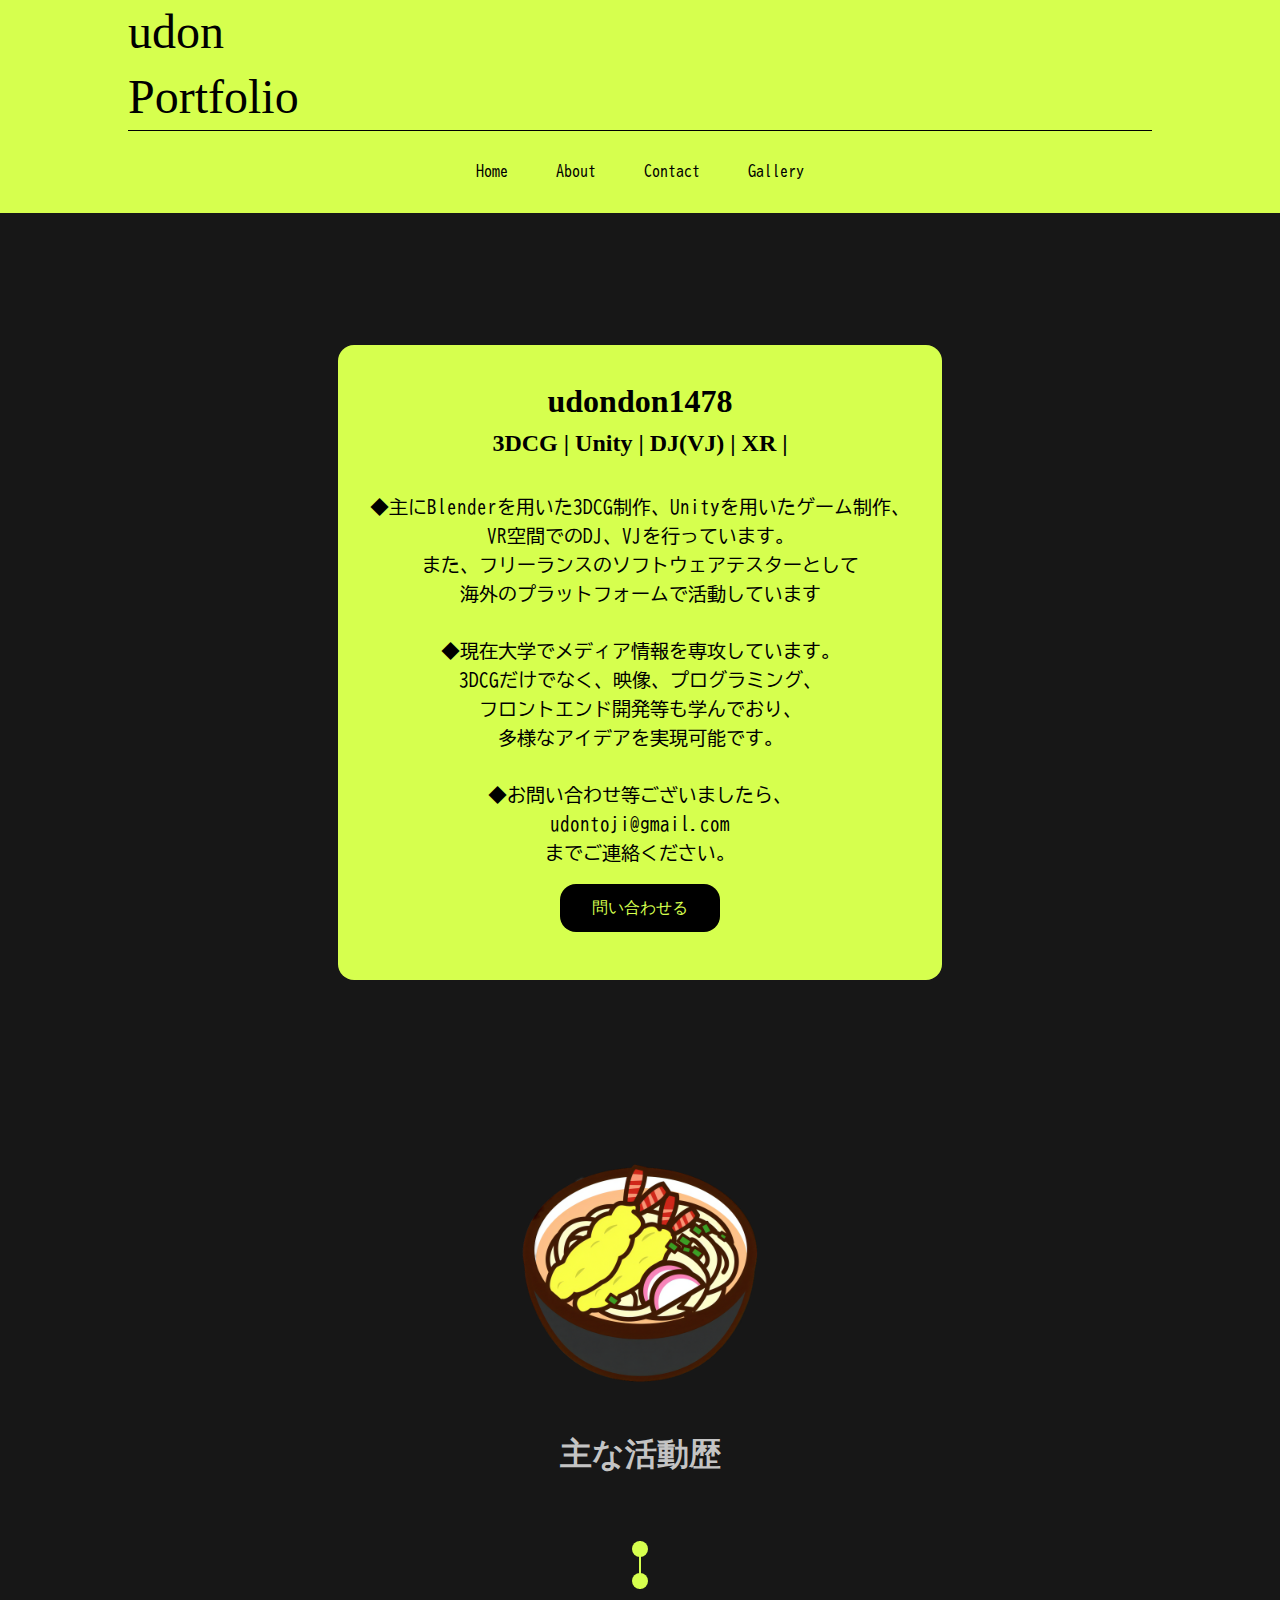
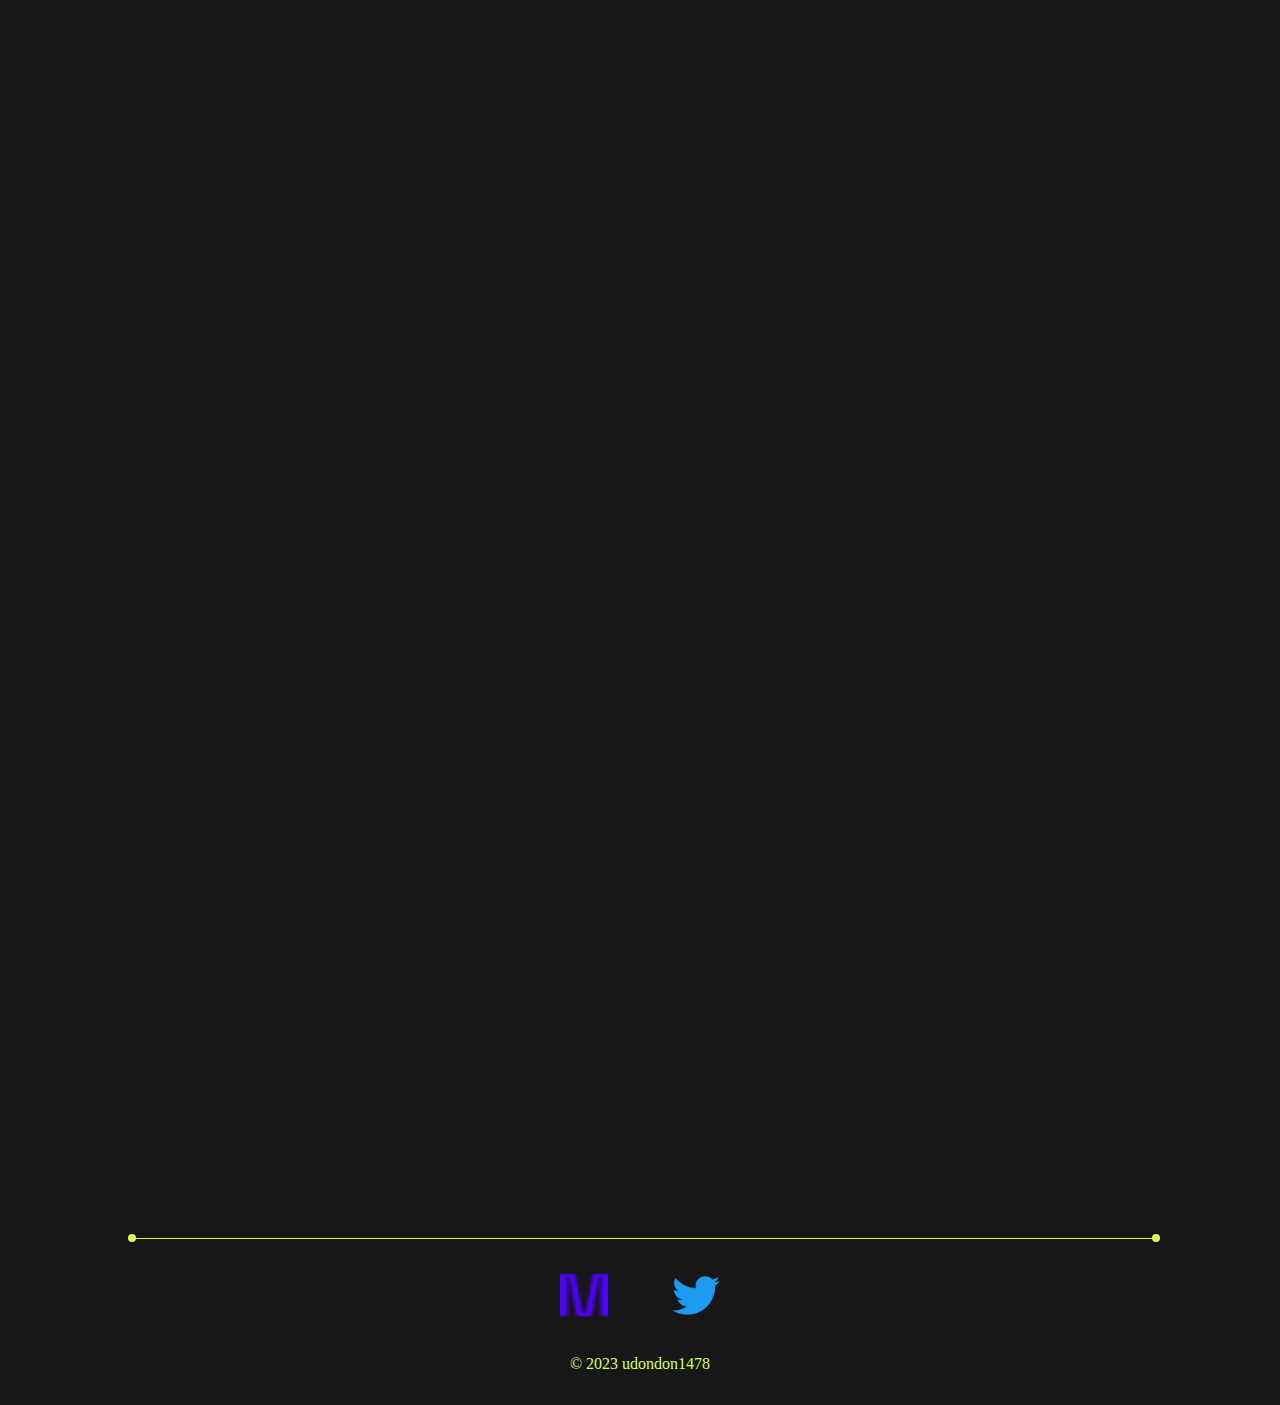
==== about.html @ cb57ef20 "add ossrs" ====
<!DOCTYPE html>
<html lang="ja">

<head>
    <meta charset="UTF-8">
    <meta name="viewport" content="width=device-width, initial-scale=1.0">
    <title>Portfolio Site</title>
    <link rel="preconnect" href="https://fonts.googleapis.com">
    <link rel="preconnect" href="https://fonts.gstatic.com" crossorigin>
    <link rel="preconnect" href="https://fonts.gstatic.com" crossorigin>
    <link href="https://fonts.googleapis.com/css2?family=BIZ+UDGothic&display=swap" rel="stylesheet">
    <link rel="stylesheet" href="assets\css\about.css">
    <link rel="stylesheet" media="screen and (max-width: 899px)" href="assets\css\about_mobile.css">
    <link rel="icon" href="assets/imgs/favicon.ico" id="favicon">
    <link rel="apple-touch-icon" sizes="180x180" href="assets/imgs/apple-touch-icon-180x180.png">
</head>

<body>

    <div class="loading">
        <span class="circle"></span>
    </div>
    <!-- ヘッダー -->
    <header>
        <div class="SITE-HEADER">
            <!-- クラス名がheader-textのh1タグ -->
            <!--フォントは"Playfair Display"の400-->
            <h1 class="header-text">udon<br>Portfolio</h1>

            <div class="horizontal-line1">
            </div>

            <!-- ナビゲーション -->
            <nav class="nav-bar">
                <ul>
                    <li><a href="index.html">Home</a></li>
                    <li><a href="about.html">About</a></li>
                    <li><a href="contact.html">Contact</a></li>
                    <li><a href="portfolio.html">Gallery</a></li>
                </ul>
            </nav>
        </div>
    </header>
    <hero>
        <div class="profile-container">
            <div class="about">
                <h1>udondon1478</h1>
                <h2>
                    3DCG | Unity | DJ(VJ) | XR |
                </h2>

                <p>
                    ◆主にBlenderを用いた3DCG制作、Unityを用いたゲーム制作、<br>VR空間でのDJ、VJを行っています。<br>また、フリーランスのソフトウェアテスターとして<br>海外のプラットフォームで活動しています<br>
                    <br>

                    ◆現在大学でメディア情報を専攻しています。<br>3DCGだけでなく、映像、プログラミング、<br>フロントエンド開発等も学んでおり、<br>多様なアイデアを実現可能です。<br>
                    <br>

                    ◆お問い合わせ等ございましたら、<br>udontoji@gmail.com<br>までご連絡ください。
                </p>

                <a href="contact.html">問い合わせる</a>
            </div>
        </div>
    </hero>
    <main>
        <div class="my-timeline">
            <div class="picture">
                <img src="assets\imgs\udon_high+_reso_remove_bg.png" alt="udon" loading="lazy">
            </div>
            <div class="text">
                <h1>主な活動歴</h1>
            </div>
            <div class="timeline-container">
                <div class="timeline">
                    <div class="line"></div>

                    <div class="section">
                        <div class="bead"></div>
                        <div class="content">
                            <h2>Udon LAB</h2>
                            <img src="assets/imgs/Udon_LAB_1.png" alt="udonlab" loading="lazy">
                            <p>
                                VRChatにてイベントを主催しました<br>
                                2024-05-01
                            </p>
                        </div>
                    </div>

                    <div class="section">
                        <div class="bead"></div>
                        <div class="content">
                            <h2>外部映像ストリーミング環境構築</h2>
                            <img src="assets/imgs/OSSRS.png" alt="OSSRS" loading="lazy">
                            <p>
                                Dockerを用いてSRS(Simple Realtime Server)を使える環境を構築しました<br>これにより、IPアドレスを指定し、外部デバイスからサーバーへの映像ストリーミングが可能に<br>RTMP, WebRTCをはじめにSRTやMPEG-DASHといった多様なプロトコルに対応<br>
                                2023-11-05
                            </p>
                        </div>
                    </div>

                    <div class="section">
                        <div class="bead"></div>
                        <div class="content">
                            <h2>Unity Game Jam</h2>
                            <img src="assets/imgs/TGS2023.jpg" alt="TGS2023" loading="lazy">
                            <p>
                                大学にて二日間にわたり開催された<br>Unityゲームジャムでリズムゲームを制作しました<br>
                                2023-09-24
                            </p>
                        </div>
                    </div>


                    <div class="section">
                        <div class="bead"></div>
                        <div class="content">
                            <h2>Tokyo Game Show 2023</h2>
                            <img src="assets/imgs/TGS2023.jpg" alt="TGS2023" loading="lazy">
                            <p>
                                東京ゲームショウ2023に作成したゲームを出展しました<br>
                                2023-09-24
                            </p>
                        </div>
                    </div>

                    <div class="section">
                        <div class="bead"></div>
                        <div class="content">
                            <h2>海中アニメーション</h2>
                            <a href="https://youtu.be/jGhm9toHtw8"><img src="assets\imgs\fish.png" alt="fish" loading="lazy"></a>
                            <p>
                                Mayaを用いて作成した1分程度のアニメーション<br>YouTubeにて公開
                                2023-07-27
                            </p>
                        </div>
                    </div>


                    <div class="section">
                        <div class="bead"></div>
                        <div class="content">
                            <h2>Go! aT! "The Core!"</h2>
                            <video controls src="assets/videos/6dJrQtsIdS7ZeGSY.mp4"></video>
                            <p>
                                PJ:skknyuki<br>
                                feat. Bimoyu<br>
                                Video taken by:Fishcakes<br>
                                2023-01-13
                            </p>
                        </div>
                    </div>

                    <div class="section">
                        <div class="bead"></div>
                        <div class="content">
                            <h2>Tokyo Game Show 2022</h2>
                            <img src="assets\imgs\TGS2022.jpg" alt="TGS2022" loading="lazy">
                            <p>
                                東京ゲームショー2022に作成したゲームを出展しました<br>
                                2022-09-15
                            </p>
                        </div>
                    </div>

                    
                </div>
            </div>
            <script src="assets\js\timeline.js"></script>
    </main>

    <footer>
        <div class="line"></div>
        <!--mixcloudとtwitterのリンクを配置-->
        <div class="footer-container">
            <div class="social-links">
                <div class="mixcloud">
                    <a href="https://www.mixcloud.com/udondon1478/" target="_blank"><img src="assets\imgs\faviconV2.png"
                            alt="mixcloud" loading="lazy"></a>
                </div>
                <div class="twitter">
                    <a href="https://twitter.com/udondon1478VRC" target="_blank"><img
                            src="assets\imgs\2021 Twitter logo - blue.png" alt="twitter" loading="lazy"></a>
                </div>
            </div>
            <div class="footer-text">
                <p>© 2023 udondon1478</p>
            </div>
    </footer>
    <script>
        const loading = document.querySelector('.loading');

        window.addEventListener('load', () => {
            loading.classList.add('hide');
        }, false);
    </script>
</body>

<style>
    body {
        margin: 0;
        padding: 0;
    }

    .loading {
        position: fixed;
        z-index: 1000;
        width: 100%;
        height: 100vh;
        margin: 0;
        padding: 0;
        background: #fdfdfd;
    }

    .loading.hide {
        opacity: 0;
        pointer-events: none;
        transition: opacity 500ms;
    }

    .loading .circle {
        display: block;
        position: relative;
        top: calc(50% - 20px);
        width: 40px;
        height: 40px;
        margin: 0 auto;
        border: 8px solid #e0e0e0;
        border-top: 7px solid #ffcccc;
        border-radius: 50px;
        animation: loading 700ms linear 0ms infinite normal both;
    }

    @keyframes loading {
        0% {
            transform: rotate(0deg);
        }

        100% {
            transform: rotate(360deg);
        }
    }
</style>

</html>
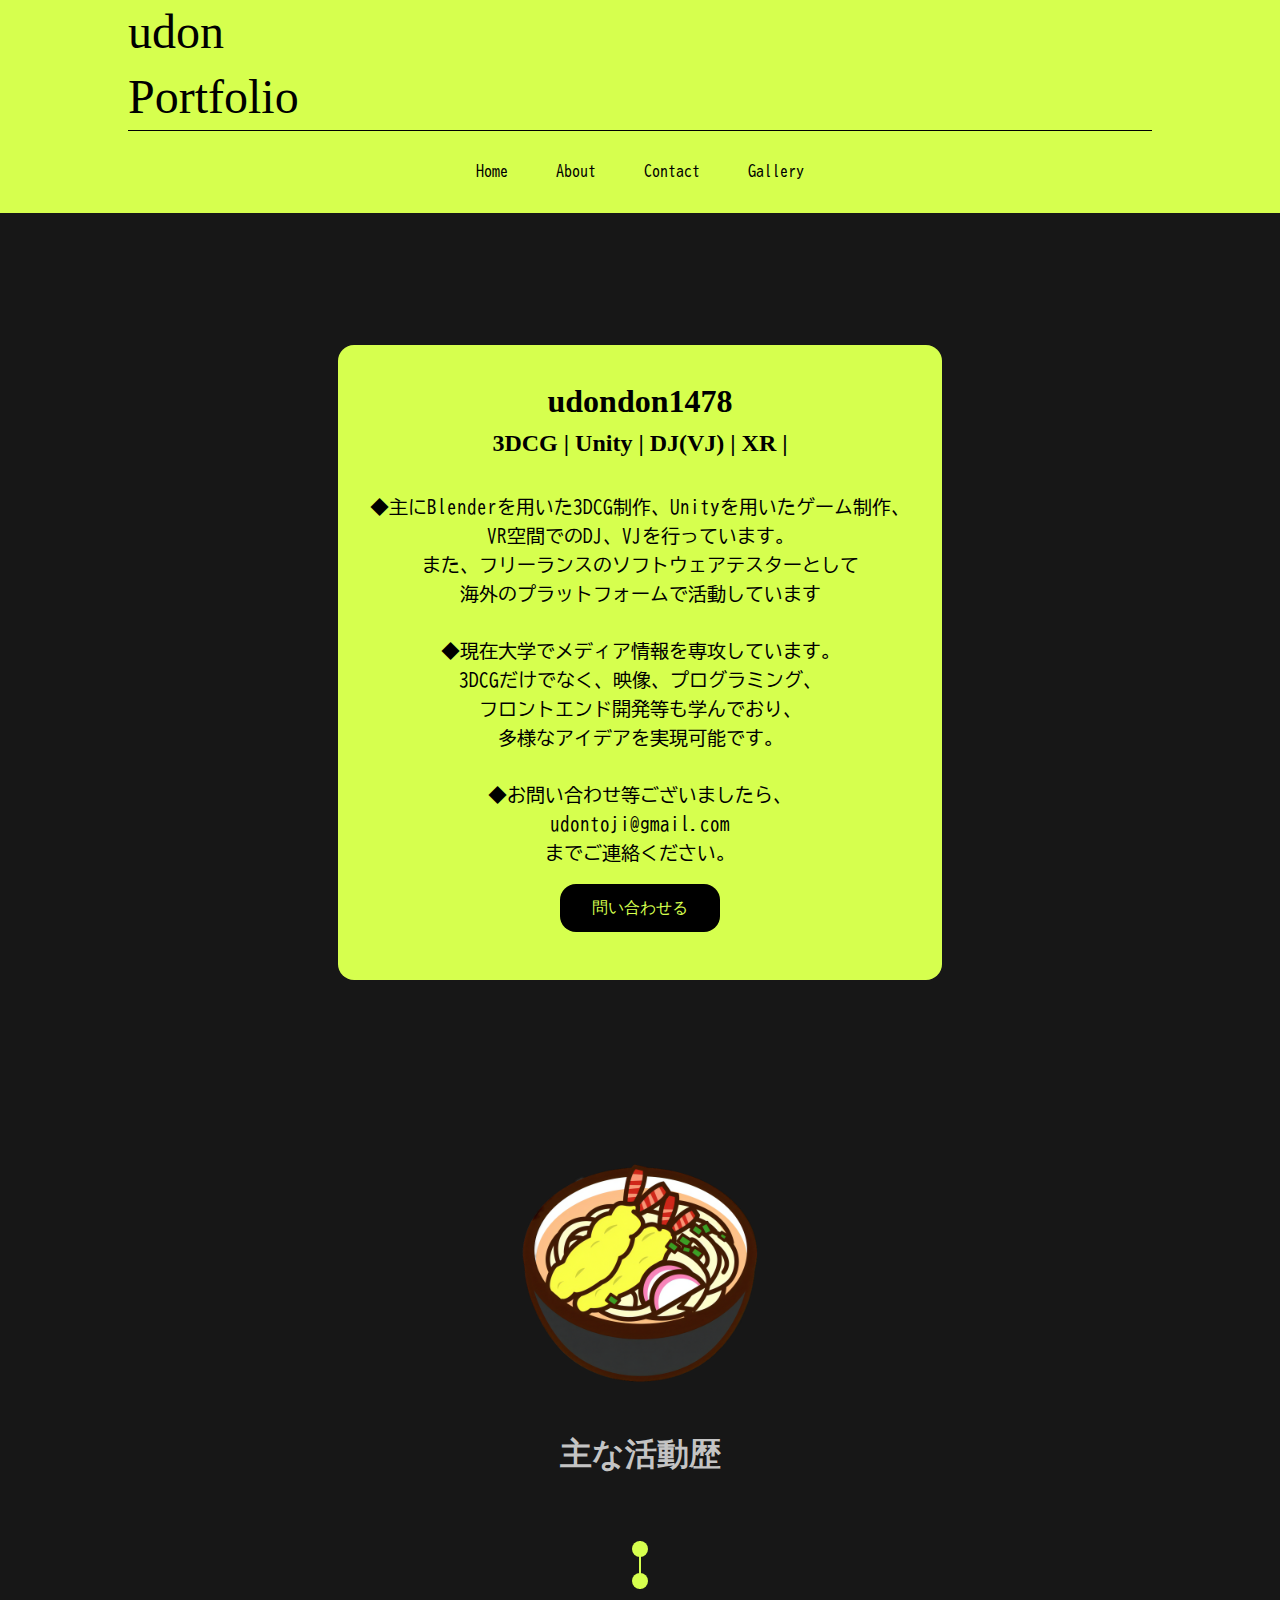
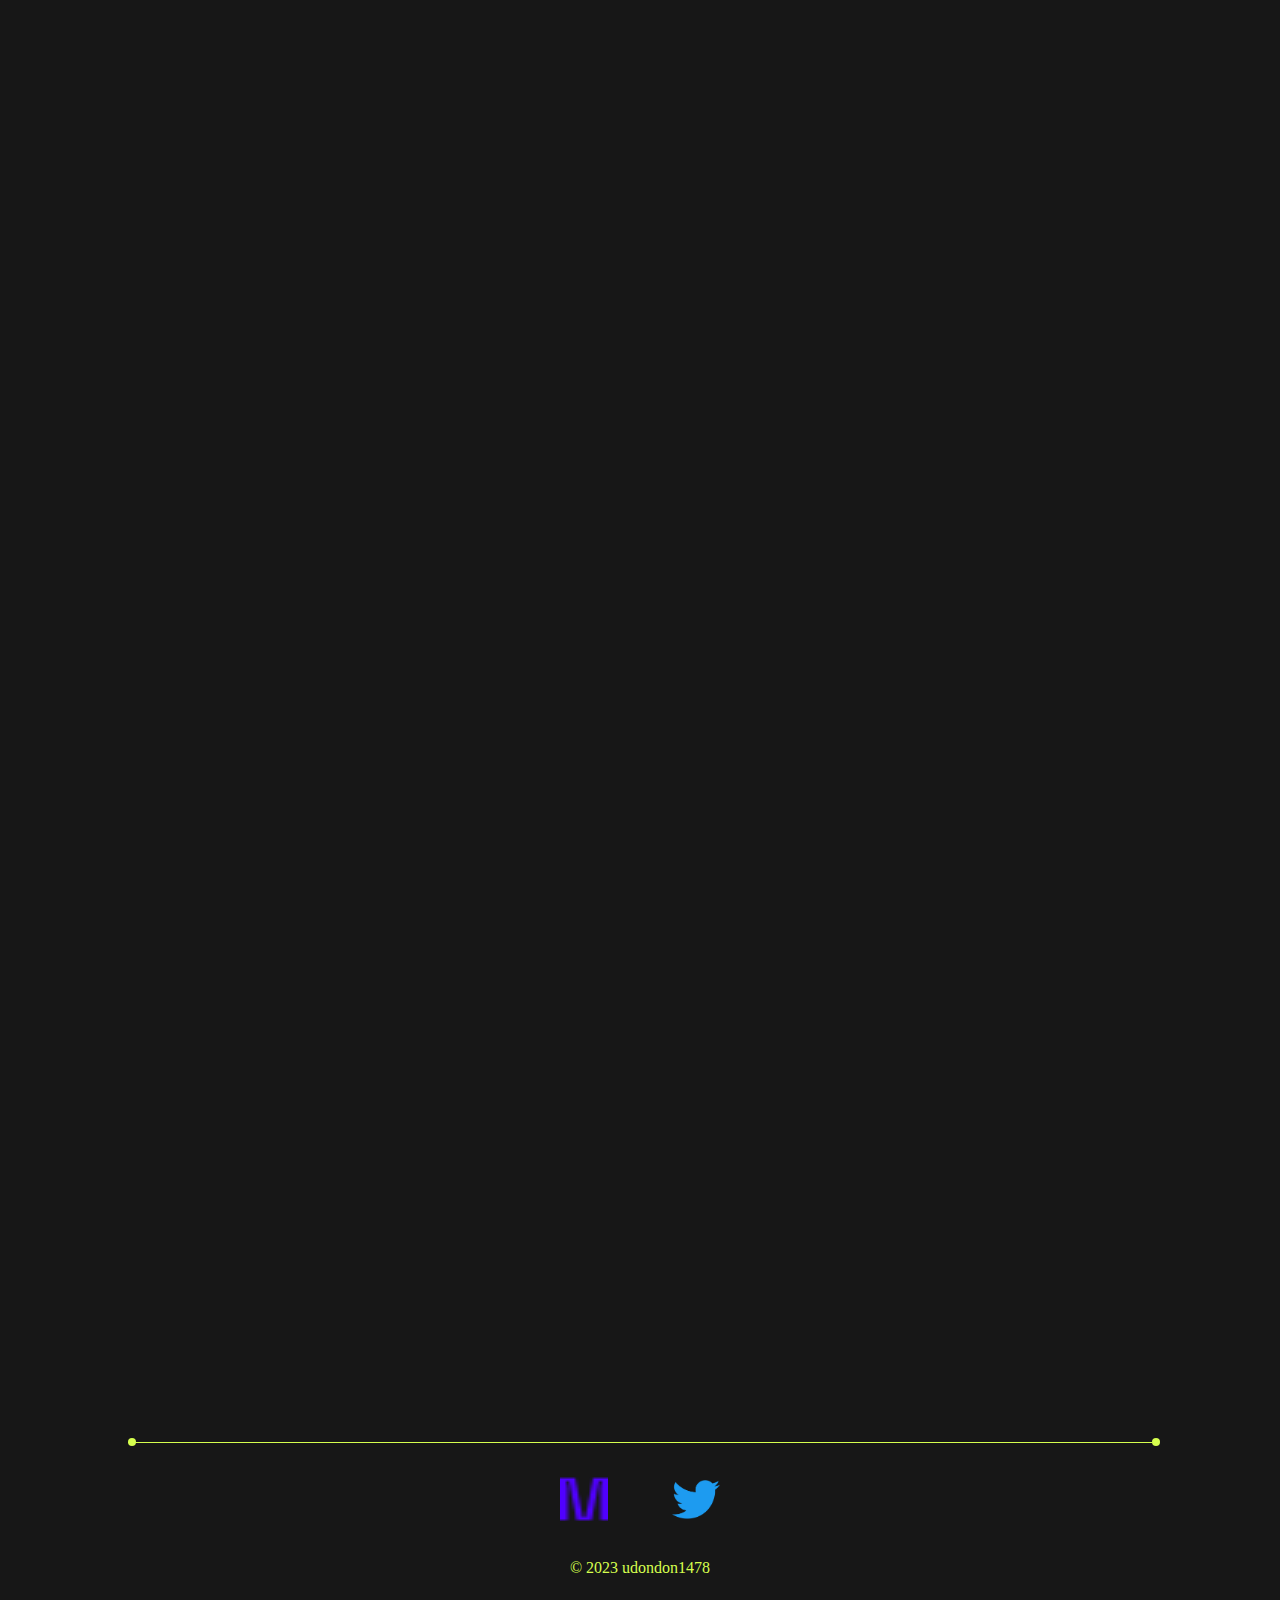
==== commit 11ec605b: "fix overflow at about" ====
--- a/about.html
+++ b/about.html
@@ -9,10 +9,28 @@
     <link rel="preconnect" href="https://fonts.gstatic.com" crossorigin>
     <link rel="preconnect" href="https://fonts.gstatic.com" crossorigin>
     <link href="https://fonts.googleapis.com/css2?family=BIZ+UDGothic&display=swap" rel="stylesheet">
+    <link rel="icon" href="assets/imgs/favicon.ico" id="favicon">
+    <link rel="apple-touch-icon" sizes="180x180" href="assets/imgs/apple-touch-icon-180x180.png">
+
+    <link rel="stylesheet" href="https://cdn.jsdelivr.net/npm/bxslider@4.2.17/dist/jquery.bxslider.min.css">
+    <script src="https://ajax.googleapis.com/ajax/libs/jquery/3.1.1/jquery.min.js"></script>
+    <script src="https://cdn.jsdelivr.net/npm/bxslider@4.2.17/dist/jquery.bxslider.min.js"></script>
+
     <link rel="stylesheet" href="assets\css\about.css">
     <link rel="stylesheet" media="screen and (max-width: 899px)" href="assets\css\about_mobile.css">
-    <link rel="icon" href="assets/imgs/favicon.ico" id="favicon">
-    <link rel="apple-touch-icon" sizes="180x180" href="assets/imgs/apple-touch-icon-180x180.png">
+
+    <script>
+        $(document).ready(function () {
+            $('.bxslider').bxSlider({
+                easing: 'ease-in-out',
+                captions: true,
+                auto: true,
+                controls: false,
+                maxSlides: 3,
+                minSlides: 2,
+            });
+        });
+    </script>
 </head>
 
 <body>
@@ -91,9 +109,15 @@
                         <div class="bead"></div>
                         <div class="content">
                             <h2>外部映像ストリーミング環境構築</h2>
-                            <img src="assets/imgs/OSSRS.png" alt="OSSRS" loading="lazy">
-                            <p>
-                                Dockerを用いてSRS(Simple Realtime Server)を使える環境を構築しました<br>これにより、IPアドレスを指定し、外部デバイスからサーバーへの映像ストリーミングが可能に<br>RTMP, WebRTCをはじめにSRTやMPEG-DASHといった多様なプロトコルに対応<br>
+
+                            <ul class="bxslider">
+                                <li><img src="assets/imgs/srs-200x200.png" alt="SRS1" loading="lazy"></li>
+                                <li><img src="assets/imgs/OSSRS.png" alt="SRS2" loading="lazy"></li>
+                            </ul>
+                            <p>
+                                Dockerを用いてSRS(Simple Realtime
+                                Server)を使える環境を構築しました<br>これにより、IPアドレスを指定し、外部デバイスからサーバーへの映像ストリーミングが可能に<br>RTMP,
+                                WebRTCをはじめにSRTやMPEG-DASHといった多様なプロトコルに対応<br>
                                 2023-11-05
                             </p>
                         </div>
@@ -128,7 +152,8 @@
                         <div class="bead"></div>
                         <div class="content">
                             <h2>海中アニメーション</h2>
-                            <a href="https://youtu.be/jGhm9toHtw8"><img src="assets\imgs\fish.png" alt="fish" loading="lazy"></a>
+                            <a href="https://youtu.be/jGhm9toHtw8"><img src="assets\imgs\fish.png" alt="fish"
+                                    loading="lazy"></a>
                             <p>
                                 Mayaを用いて作成した1分程度のアニメーション<br>YouTubeにて公開
                                 2023-07-27
@@ -163,7 +188,7 @@
                         </div>
                     </div>
 
-                    
+
                 </div>
             </div>
             <script src="assets\js\timeline.js"></script>
@@ -242,5 +267,4 @@
     }
 </style>
 
-</html>
-
+</html>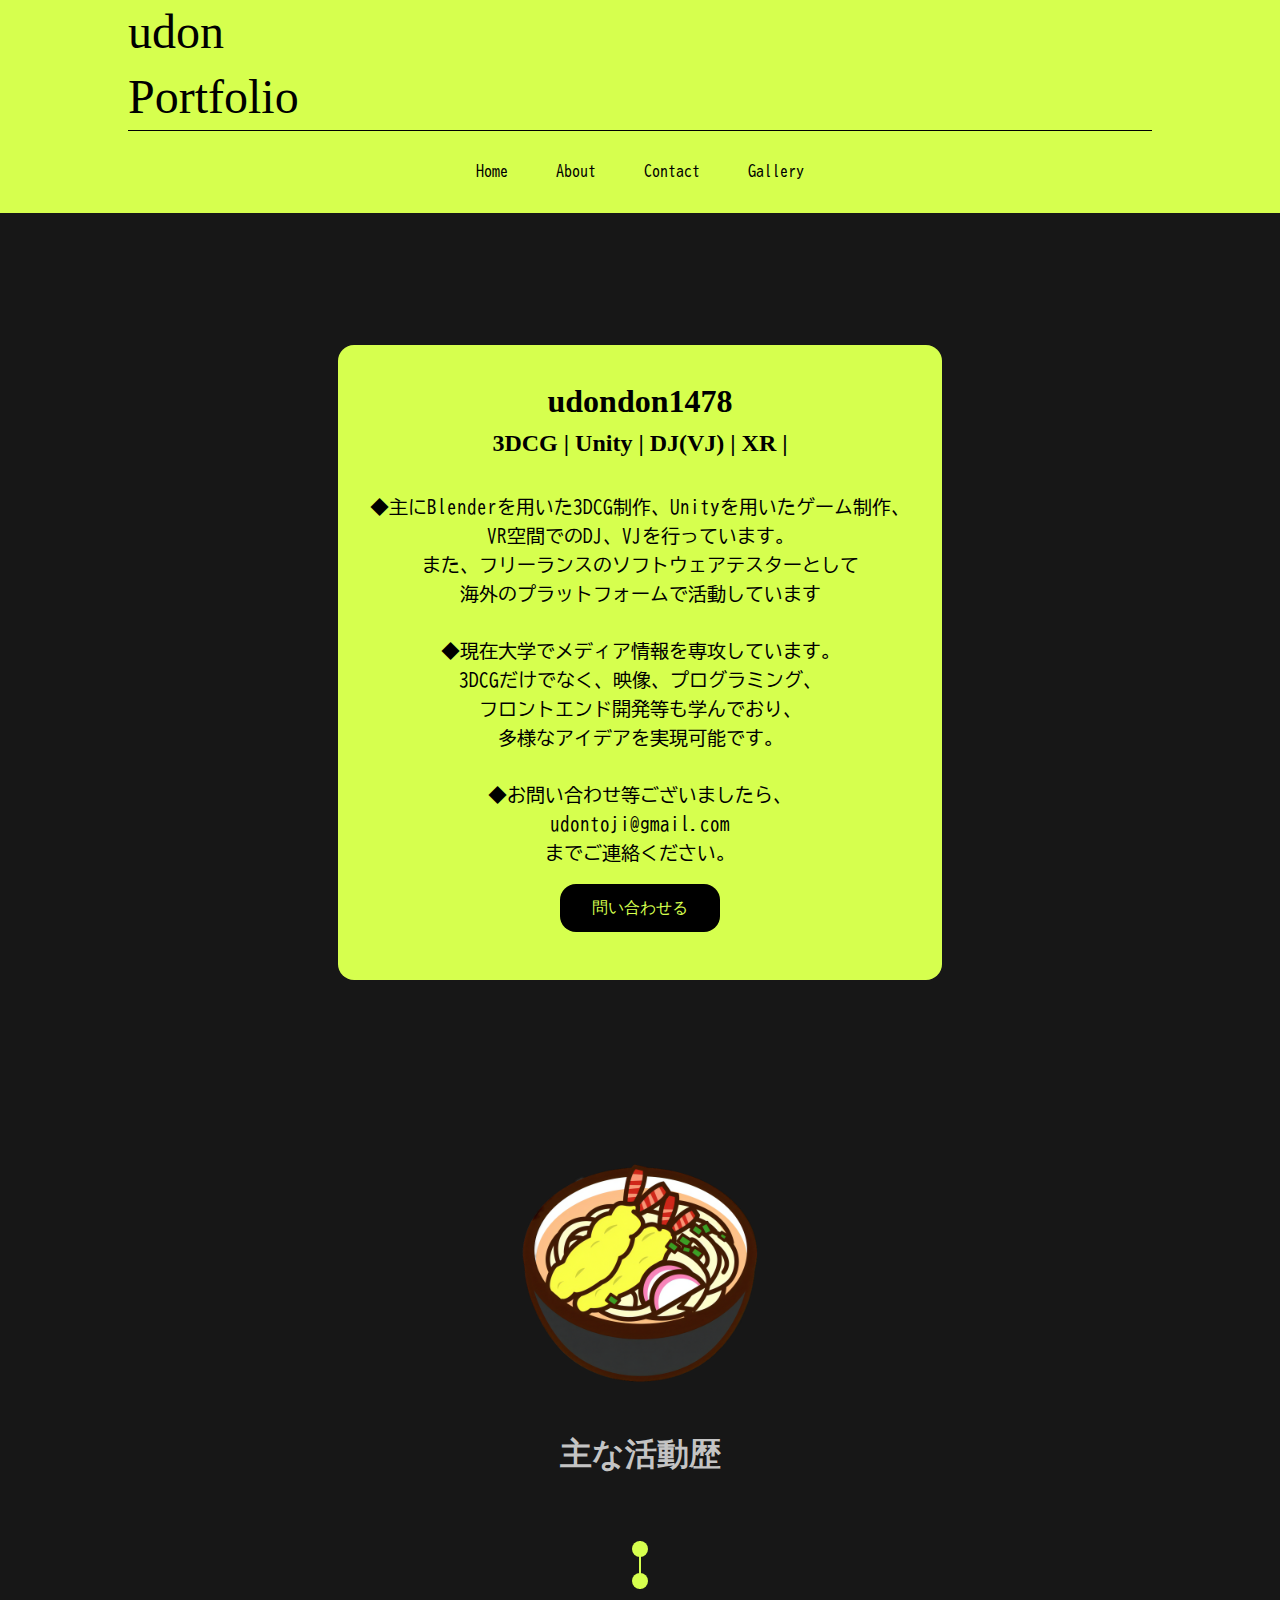
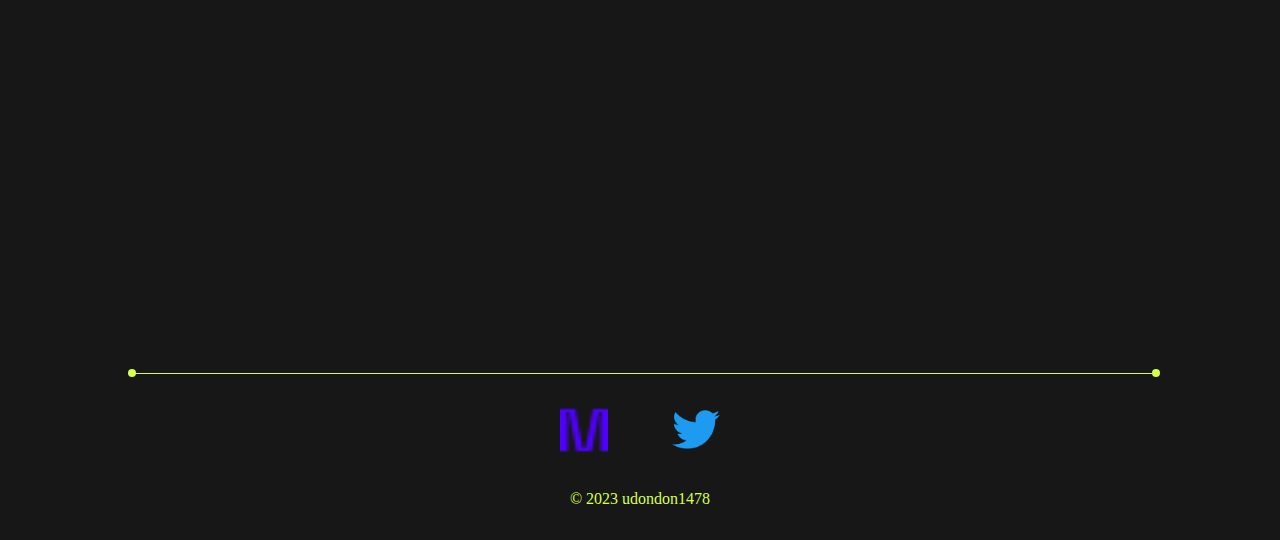
==== commit 03f08181: "add image and slider function" ====
--- a/about.html
+++ b/about.html
@@ -127,9 +127,13 @@
                         <div class="bead"></div>
                         <div class="content">
                             <h2>Unity Game Jam</h2>
-                            <img src="assets/imgs/TGS2023.jpg" alt="TGS2023" loading="lazy">
-                            <p>
-                                大学にて二日間にわたり開催された<br>Unityゲームジャムでリズムゲームを制作しました<br>
+
+                            <ul class="bxslider">
+                                <li><img src="assets/imgs/TGS2023.jpg" alt="TGS2023" loading="lazy"></li>
+                                <li><img src="assets/imgs/UnityGameJam.png" alt="UnityGameJam" loading="lazy"></li>
+                            </ul>
+                            <p>
+                                大学にて二日間にわたり開催された<br>Unityゲームジャムでリズムゲームを制作しました<br>主にエフェクトの作成を担当しました<br>
                                 2023-09-24
                             </p>
                         </div>
@@ -140,9 +144,12 @@
                         <div class="bead"></div>
                         <div class="content">
                             <h2>Tokyo Game Show 2023</h2>
-                            <img src="assets/imgs/TGS2023.jpg" alt="TGS2023" loading="lazy">
-                            <p>
-                                東京ゲームショウ2023に作成したゲームを出展しました<br>
+                            <ul class="bxslider">
+                                <li><img src="assets/imgs/pitta_rhythm.png" alt="pitta_rhythm" loading="lazy"></li>
+                                <li><img src="assets/imgs/TGS2023.jpg" alt="TGS2023" loading="lazy"></li>
+                            </ul>
+                            <p>
+                                東京ゲームショウ2023に作成したゲームを出展しました<br>主にシェーダーの作成と3Dモデルの作成を担当しました<br>
                                 2023-09-24
                             </p>
                         </div>
@@ -155,7 +162,7 @@
                             <a href="https://youtu.be/jGhm9toHtw8"><img src="assets\imgs\fish.png" alt="fish"
                                     loading="lazy"></a>
                             <p>
-                                Mayaを用いて作成した1分程度のアニメーション<br>YouTubeにて公開
+                                Mayaを用いて作成した1分程度の自作アニメーション<br>YouTubeにて公開
                                 2023-07-27
                             </p>
                         </div>
@@ -180,9 +187,12 @@
                         <div class="bead"></div>
                         <div class="content">
                             <h2>Tokyo Game Show 2022</h2>
-                            <img src="assets\imgs\TGS2022.jpg" alt="TGS2022" loading="lazy">
-                            <p>
-                                東京ゲームショー2022に作成したゲームを出展しました<br>
+                            <ul class="bxslider">
+                                <li><img src="assets/imgs/Bottle_Bullet.png" alt="Bottle_Bullet" loading="lazy"></li>
+                                <li><img src="assets/imgs/TGS2022.jpg" alt="TGS2022" loading="lazy"></li>
+                            </ul>
+                            <p>
+                                東京ゲームショー2022に作成したゲームを出展しました<br>主にパーティクルの作成と3Dモデルの作成を担当しました<br>
                                 2022-09-15
                             </p>
                         </div>
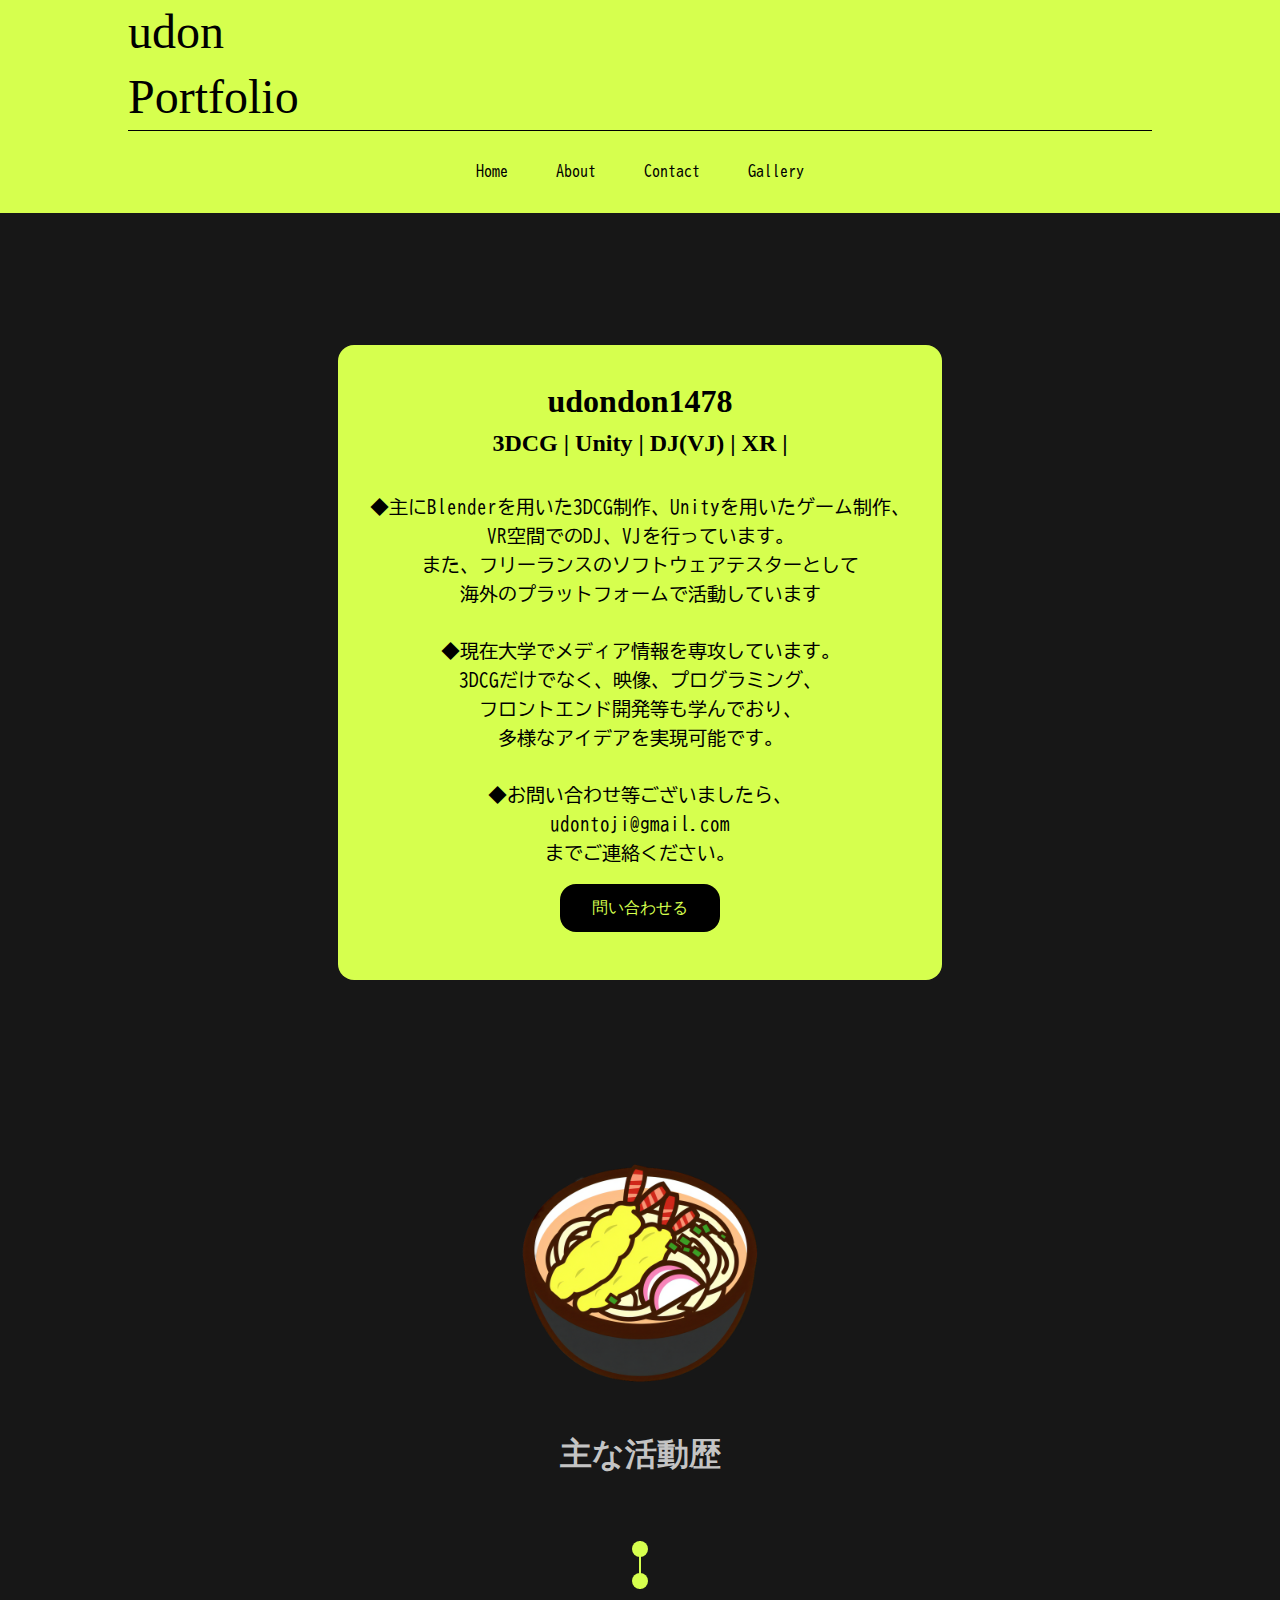
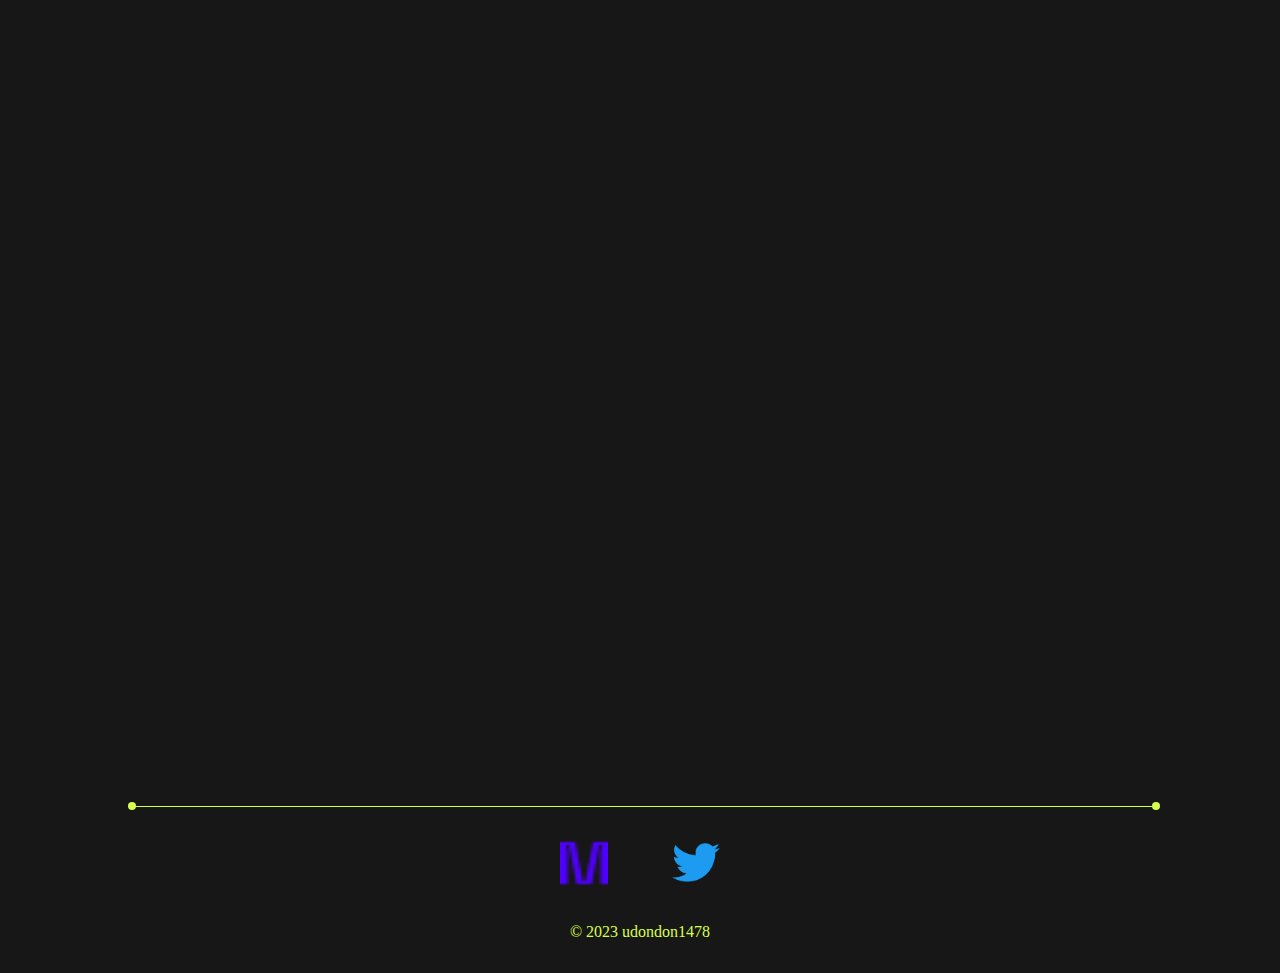
==== commit ad4b39a2: "fix game jam" ====
--- a/about.html
+++ b/about.html
@@ -129,8 +129,10 @@
                             <h2>Unity Game Jam</h2>
 
                             <ul class="bxslider">
-                                <li><img src="assets/imgs/TGS2023.jpg" alt="TGS2023" loading="lazy"></li>
-                                <li><img src="assets/imgs/UnityGameJam.png" alt="UnityGameJam" loading="lazy"></li>
+                                <li><img src="assets/imgs/boxbeat1.png" alt="boxbeat1" loading="lazy"></li>
+                                <li><img src="assets/imgs/Boxbeat2.png" alt="boxbeat2" loading="lazy"></li>
+                                <li><img src="assets/imgs/Boxbeat3.png" alt="boxbeat3" loading="lazy"></li>
+                                <li><img src="assets/imgs/Boxbeat4.png" alt="boxbeat4" loading="lazy"></li>
                             </ul>
                             <p>
                                 大学にて二日間にわたり開催された<br>Unityゲームジャムでリズムゲームを制作しました<br>主にエフェクトの作成を担当しました<br>
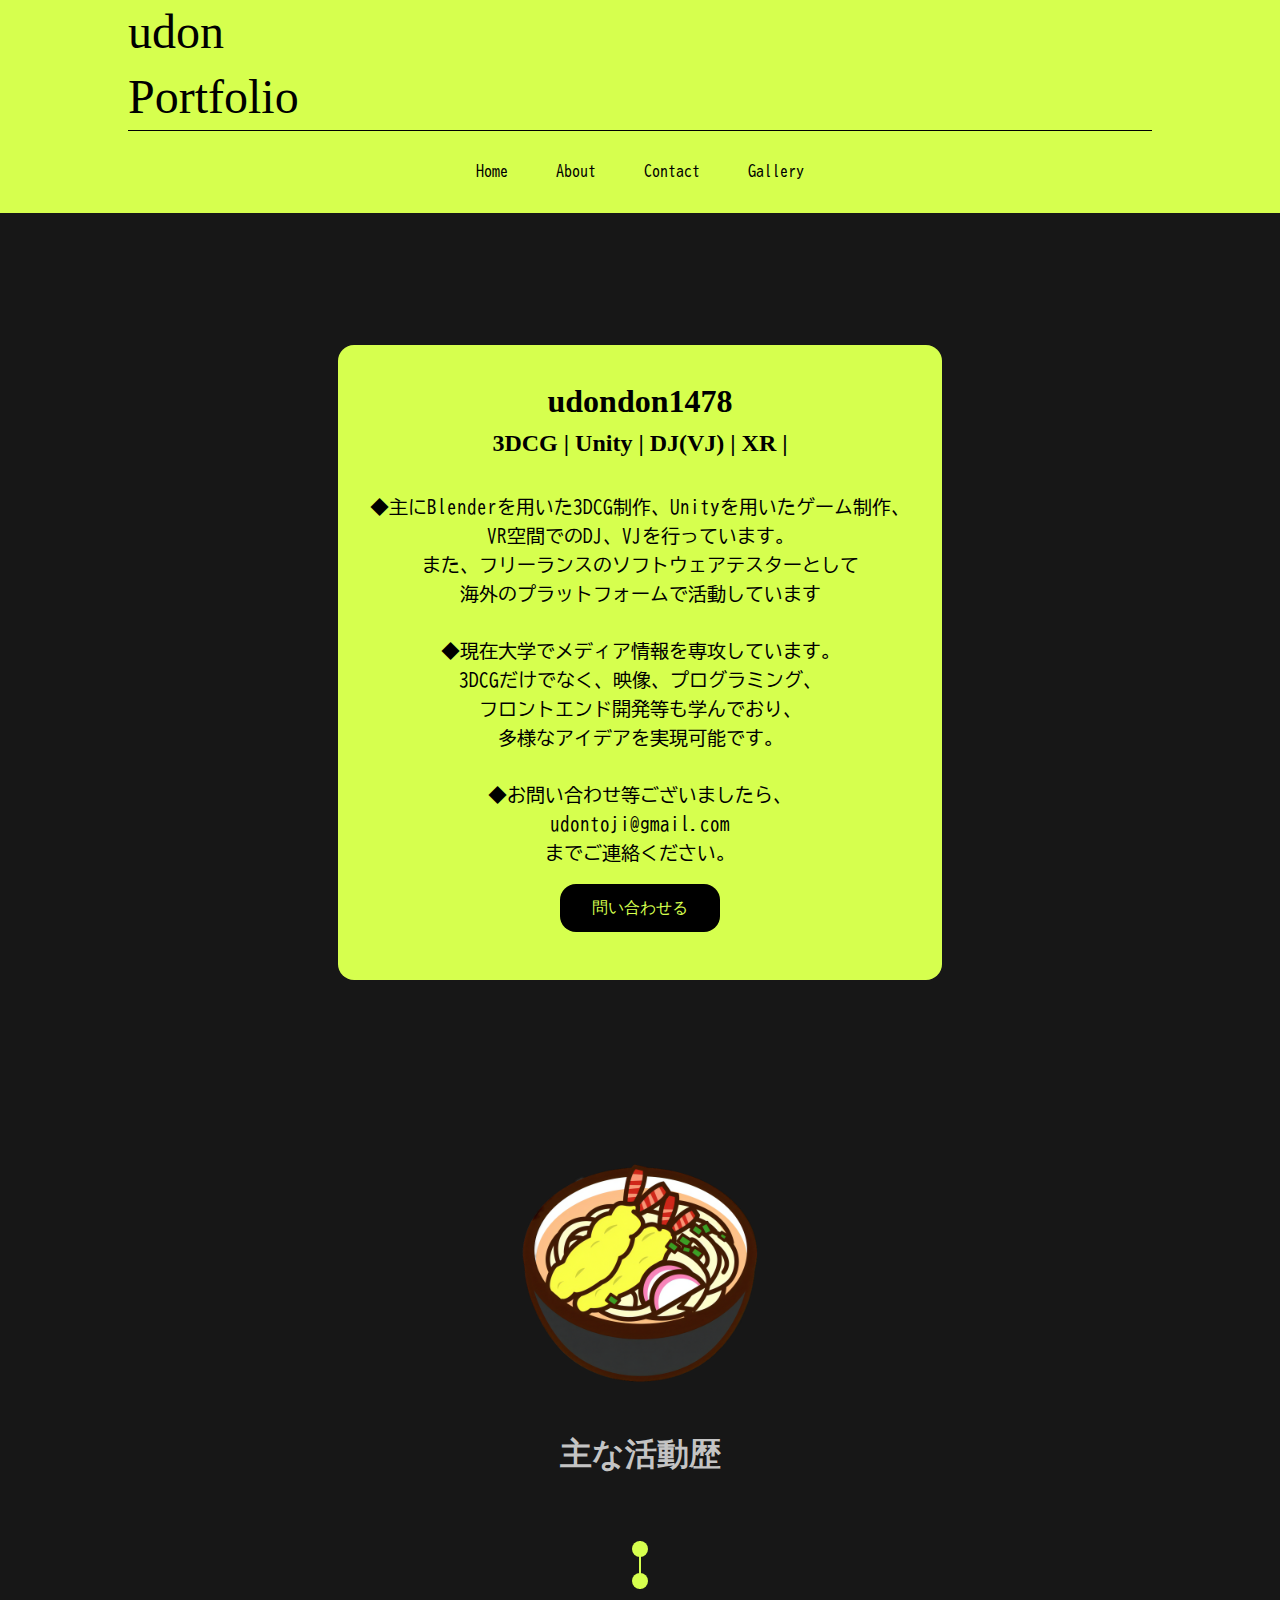
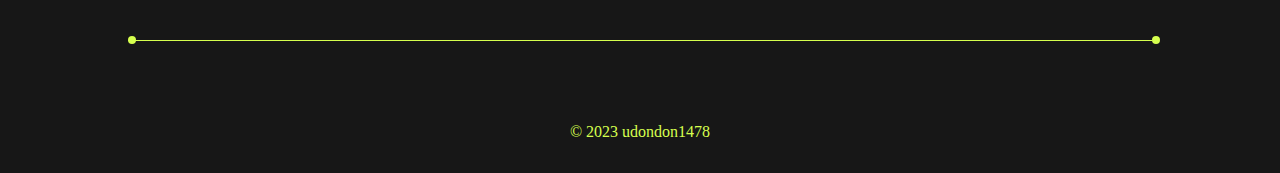
==== commit 386f5812: "ウッドワンダーランド追加" ====
--- a/about.html
+++ b/about.html
@@ -96,6 +96,22 @@
                     <div class="section">
                         <div class="bead"></div>
                         <div class="content">
+                            <h2>ウッドワンダーランドin東三河</h2>
+                            <ul class="bxslider">
+                                <li><img src="assets/imgs/woodwonder_1.jpg" alt="WooodWonderLand" loading="lazy"></li>
+                                <li><img src="assets/imgs/woodwonder_2.jpg" alt="WooodWonderLand" loading="lazy"></li>
+                                <li><video controls src="assets/videos/woodwonder_3.mp4" alt="WooodWonderLand" loading="lazy"></li>
+                            </ul>
+                            <p>
+                                CBC Dテック様と合同で地域材利用促進・木材産業振興のためのイベントに参加しました<br>
+                                2024-08-24~2024-08-25
+                            </p>
+                        </div>
+                    </div>
+
+                    <div class="section">
+                        <div class="bead"></div>
+                        <div class="content">
                             <h2>Udon LAB</h2>
                             <img src="assets/imgs/Udon_LAB_1.png" alt="udonlab" loading="lazy">
                             <p>
@@ -189,6 +205,7 @@
                         <div class="bead"></div>
                         <div class="content">
                             <h2>Tokyo Game Show 2022</h2>
+
                             <ul class="bxslider">
                                 <li><img src="assets/imgs/Bottle_Bullet.png" alt="Bottle_Bullet" loading="lazy"></li>
                                 <li><img src="assets/imgs/TGS2022.jpg" alt="TGS2022" loading="lazy"></li>
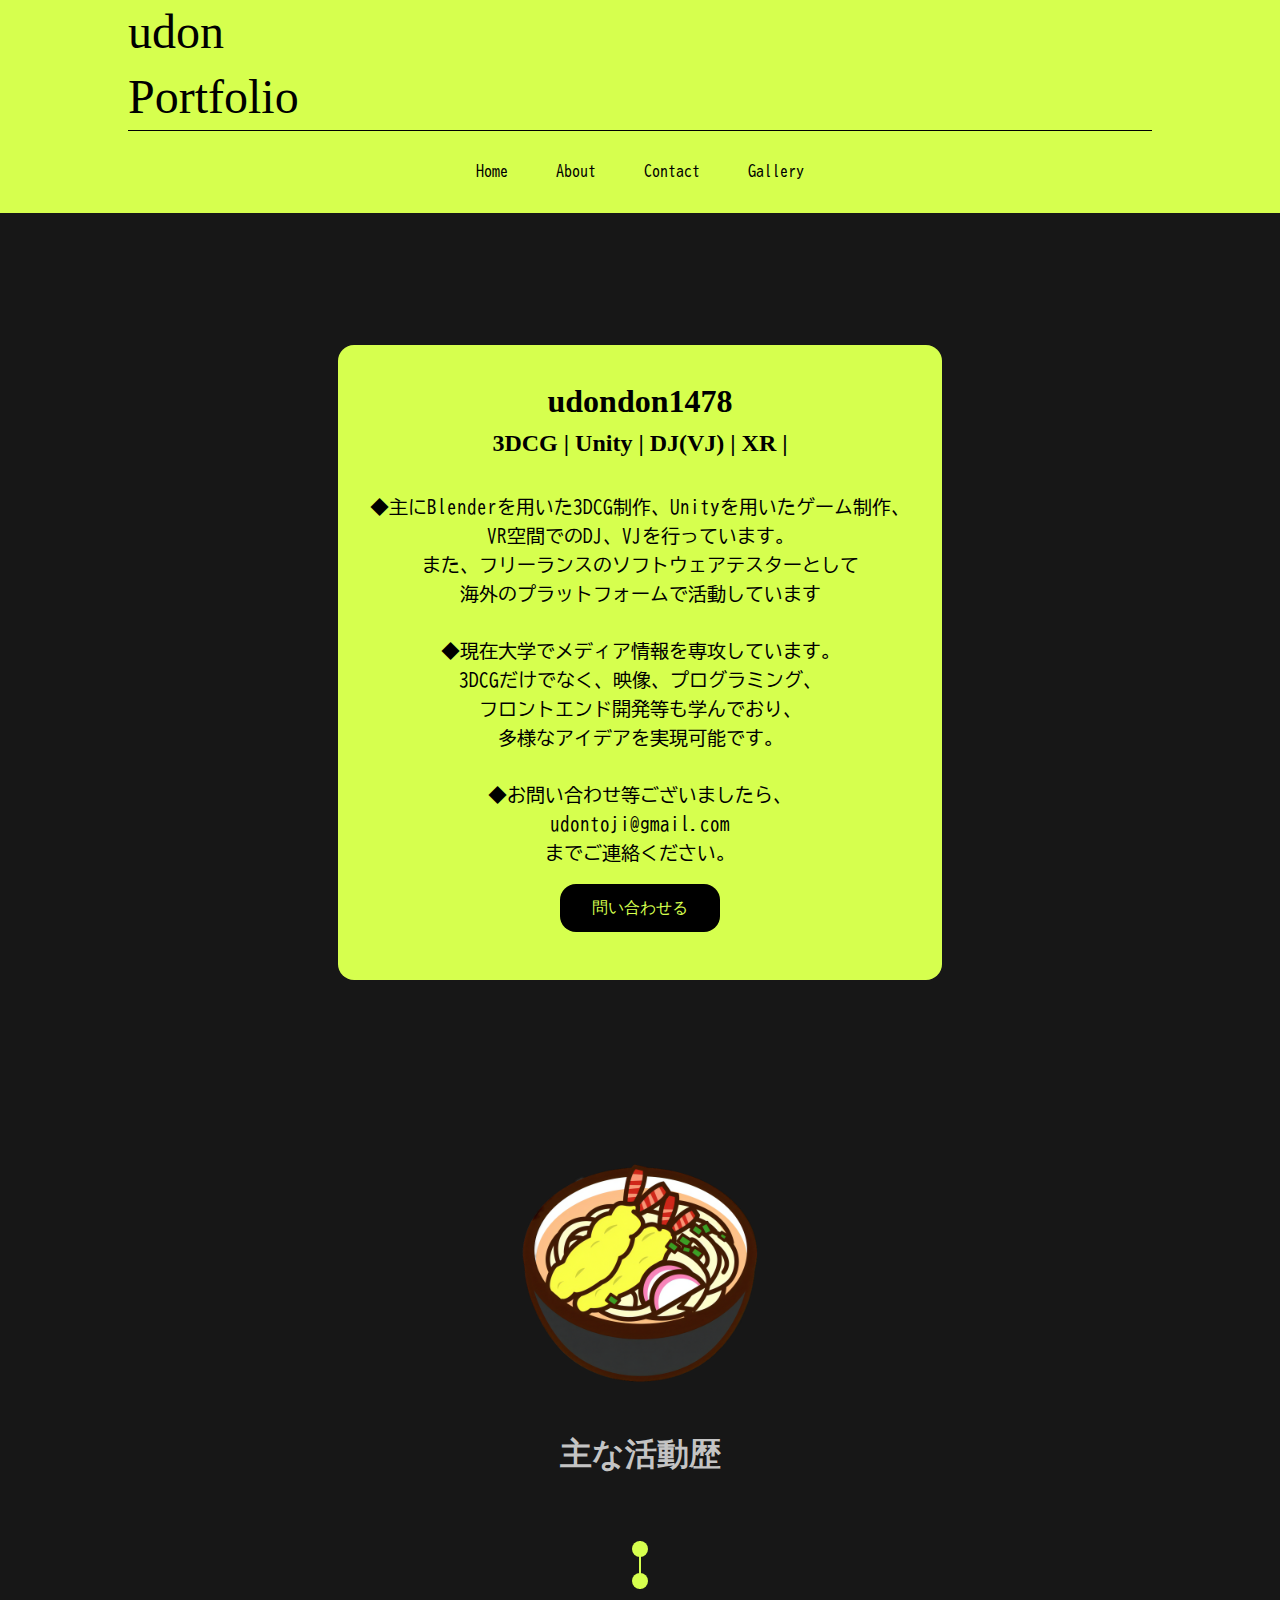
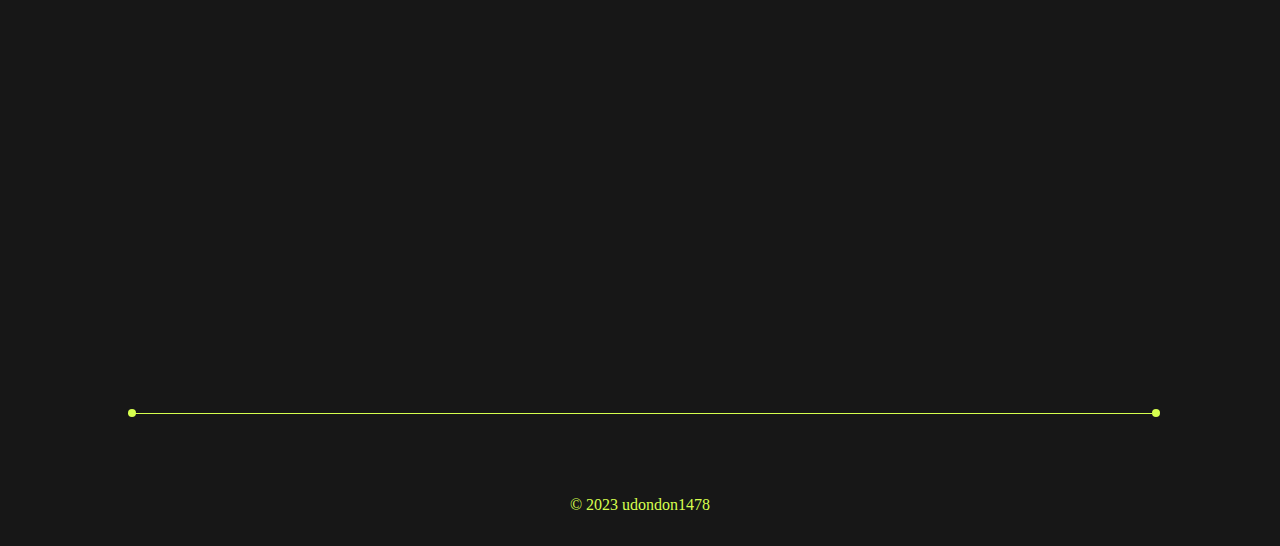
==== commit df62ef07: "三河湾大感謝祭" ====
--- a/about.html
+++ b/about.html
@@ -6,7 +6,6 @@
     <meta name="viewport" content="width=device-width, initial-scale=1.0">
     <title>Portfolio Site</title>
     <link rel="preconnect" href="https://fonts.googleapis.com">
-    <link rel="preconnect" href="https://fonts.gstatic.com" crossorigin>
     <link rel="preconnect" href="https://fonts.gstatic.com" crossorigin>
     <link href="https://fonts.googleapis.com/css2?family=BIZ+UDGothic&display=swap" rel="stylesheet">
     <link rel="icon" href="assets/imgs/favicon.ico" id="favicon">
@@ -96,6 +95,20 @@
                     <div class="section">
                         <div class="bead"></div>
                         <div class="content">
+                            <h2>三河湾大感謝祭</h2>
+                            <ul class="bxslider">
+                                <li><img src="assets/imgs/mikawa_bay_1.jpg" alt="MikawaBay" loading="lazy"></li>
+                            </ul>
+                            <p>
+                                CBC Dテック様と合同で三河湾の再生に向けた取組に関心を持ってもらうためのイベントに参加しました<br>
+                                2024-10-06
+                            </p>
+                        </div>
+                    </div>
+
+                    <div class="section">
+                        <div class="bead"></div>
+                        <div class="content">
                             <h2>ウッドワンダーランドin東三河</h2>
                             <ul class="bxslider">
                                 <li><img src="assets/imgs/woodwonder_1.jpg" alt="WooodWonderLand" loading="lazy"></li>
